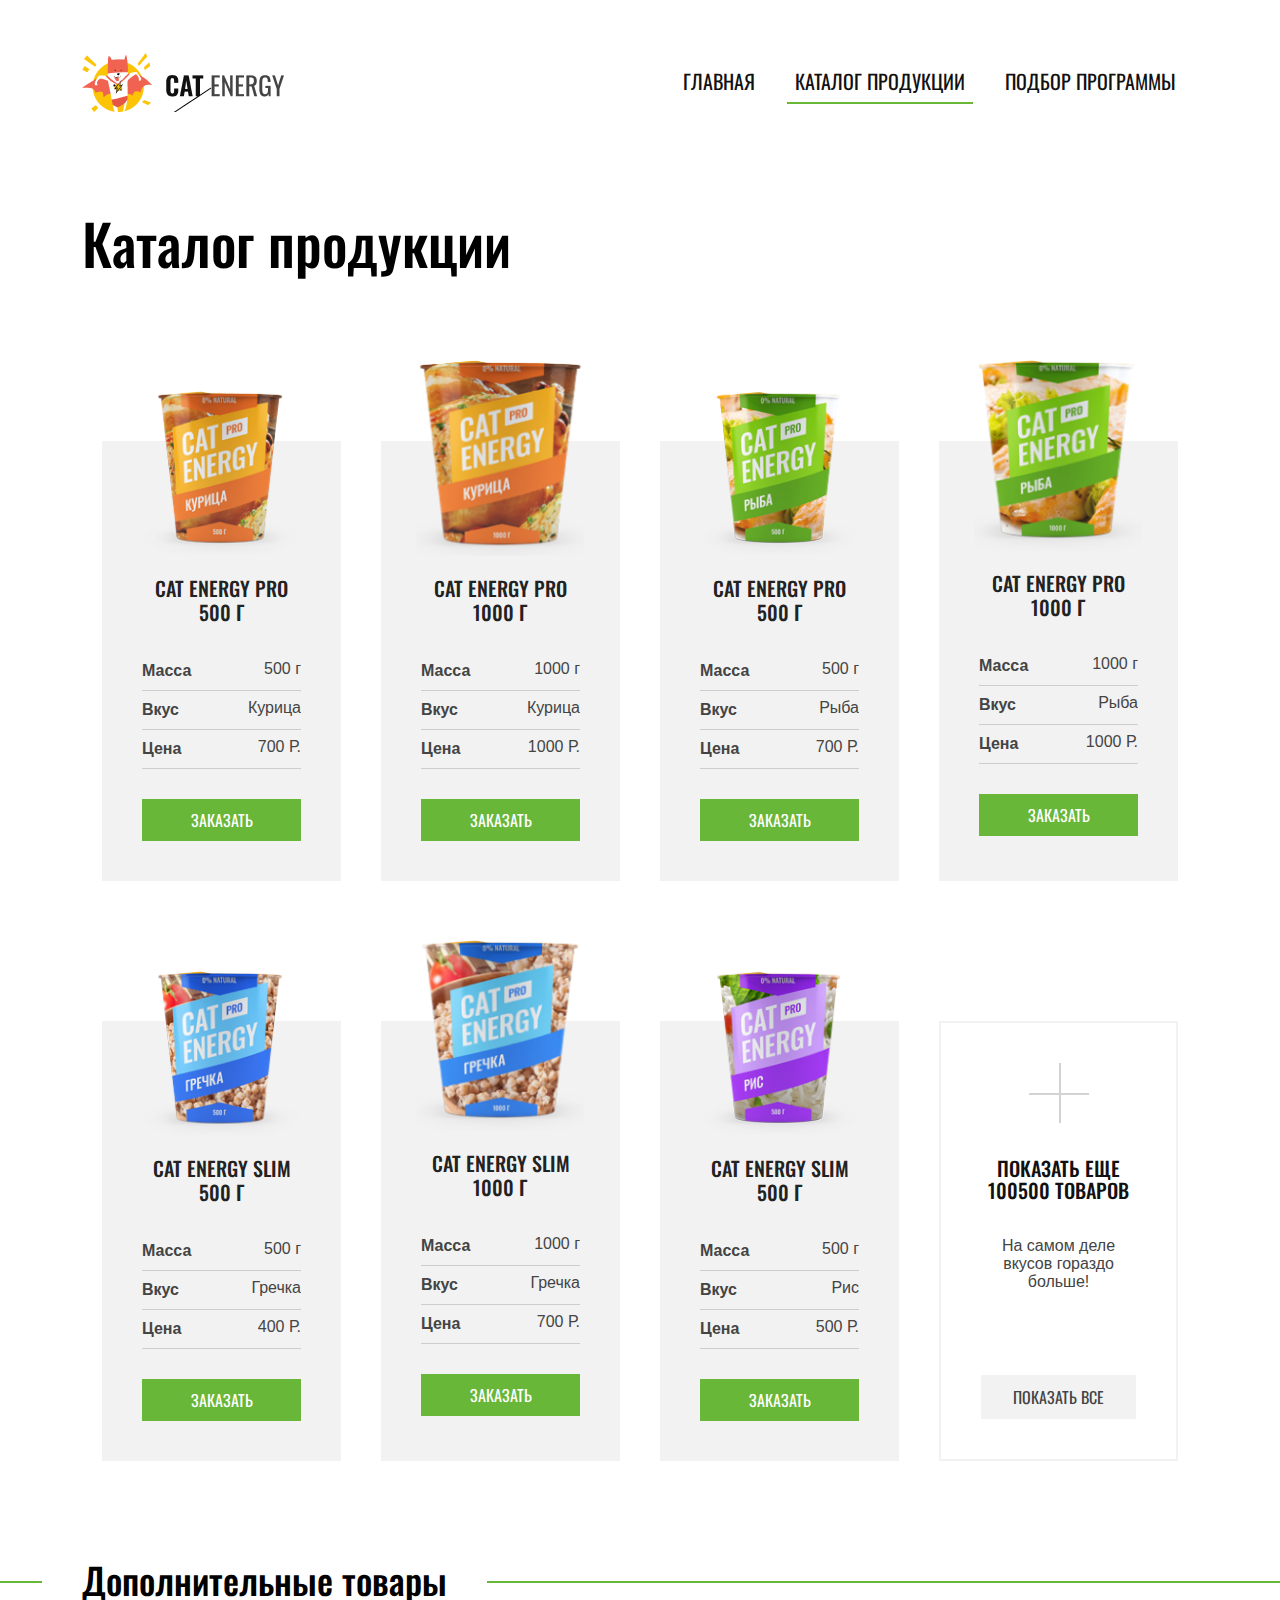
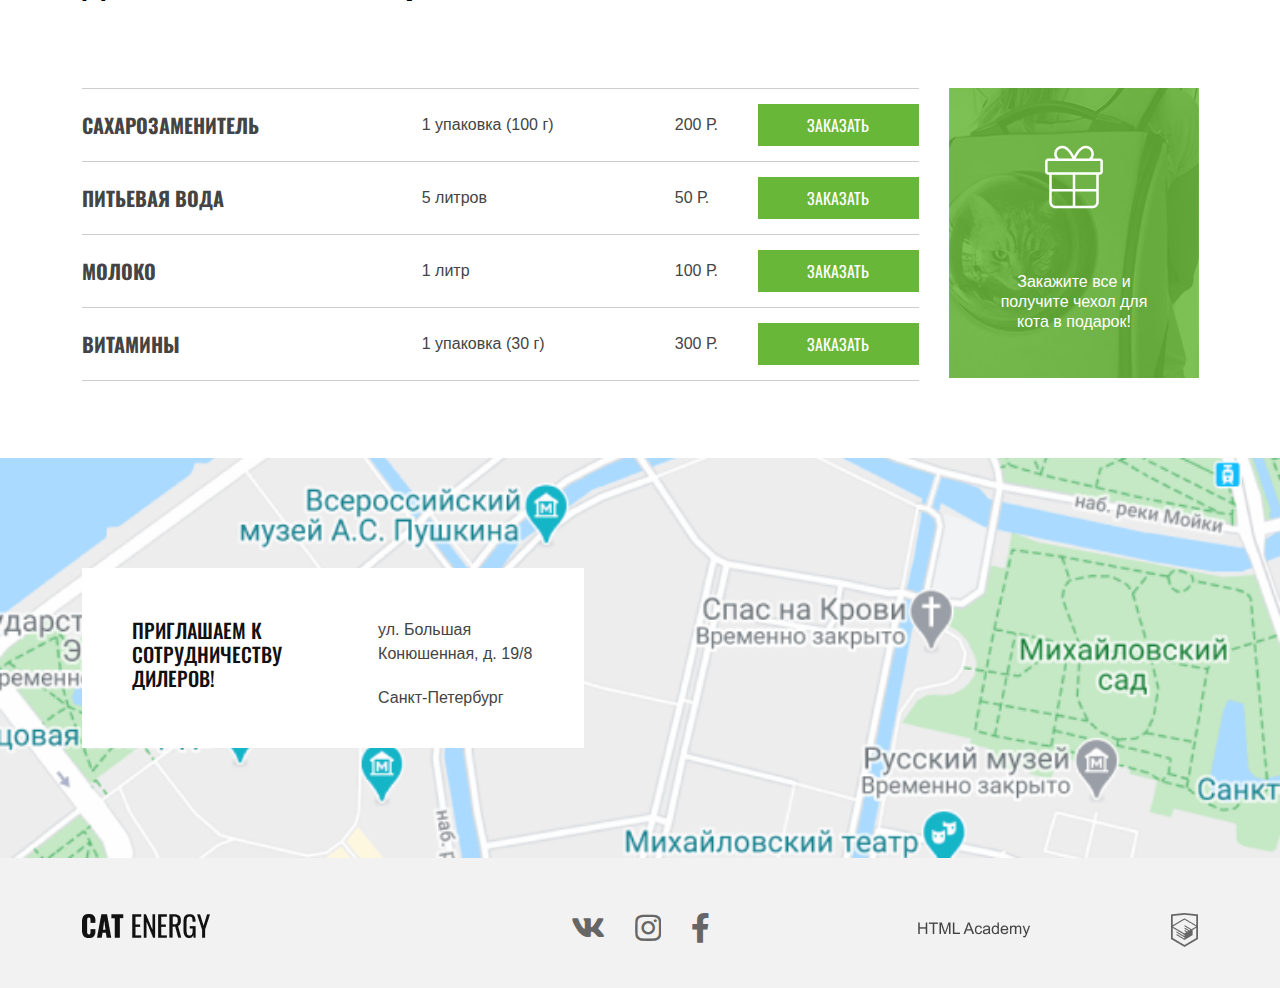
==== catalog.html @ 1ebdae08 "Initial commit" ====
<!DOCTYPE html>
<html lang="en">

<head>
    <meta charset="UTF-8">
    <meta http-equiv="X-UA-Compatible" content="IE=edge">
    <meta name="viewport" content="width=device-width, initial-scale=1.0">
    <title> Catalog | Cat Energy </title>

    <link rel="shortcut icon" href="icon.ico" type="image/x-icon">

    <link rel="stylesheet" href="./fontawesome-free-5.15.3-web/css/all.min.css">
    <link rel="stylesheet" href="./aos/dist/aos.css">
    <link rel="stylesheet" href="./Bootstrap/css/bootstrap.min.css">

    <link rel="stylesheet" href="./styles/main/main.css">
    <link rel="stylesheet" href="./styles/catalogs/style.css">


</head>

<body>

    <header>
        <!-- NAVIGATION BAR -->
        <nav id="nav" class="navbar navbar-expand-md navbar-light bg-light">
            <div class="container-fluid container ">

                <!-- Brand -->
                <a class="navbar-brand" href="#">
                    <img class="logo" src="./img/logo-desktop.png" alt="Free Frost">
                </a>

                <!-- Toggler/collapsibe Button -->
                <button class="navbar-toggler" type="button" data-bs-toggle="collapse" data-bs-target="#navbarNav"
                    aria-controls="navbarNav" aria-expanded="false" aria-label="Toggle navigation">
                    <div class="line-1"></div>
                    <div class="line-2"></div>
                    <div class="line-3"></div>
                </button>

                <div class="collapse navbar-collapse" id="navbarNav">
                    <ul class="navbar-nav">
                        <li class="nav-item active">
                            <a class="nav-link" href="./index.html"> главная </a>
                        </li>
                        <li class="nav-item">
                            <a class="nav-link active" href="#"> Каталог продукции </a>
                        </li>
                        <li class="nav-item">
                            <a class="nav-link" href="./forms.html"> подбор программы </a>
                        </li>

                    </ul>
                </div>

            </div>
        </nav>
        <!-- NAVIGATION BAR End -->
        <div class="clr"></div>
    </header>

    <section id="catalog">
        <div class="container">
            <h1>Каталог продукции</h1>

            <div class="col-md-3">
                <div class="card">
                    <img class="sm-cans" src="./img/catalog-pics/catalog-1-desktop 1.png" alt="">

                    <h4>Cat Energy PRO 500 г</h4>

                    <table>
                        <tr>
                            <th>Масса</th>
                            <td>500 г</td>
                        </tr>
                        <tr>
                            <th>Вкус</th>
                            <td>Курица</td>
                        </tr>
                        <tr>
                            <th>Цена</th>
                            <td>700 Р.</td>
                        </tr>
                    </table>

                    <a href="#!">
                        <button>заказать</button>
                    </a>

                </div>
            </div>

            <div class="col-md-3">
                <div class="card">
                    <img class="lg-cans" src="./img/catalog-pics/catalog-2-desktop 1.png" alt="">

                    <h4>Cat Energy PRO 1000 г</h4>

                    <table>
                        <tr>
                            <th>Масса</th>
                            <td>1000 г</td>
                        </tr>
                        <tr>
                            <th>Вкус</th>
                            <td>Курица</td>
                        </tr>
                        <tr>
                            <th>Цена</th>
                            <td>1000 Р.</td>
                        </tr>
                    </table>

                    <a href="#!">
                        <button>заказать</button>
                    </a>

                </div>
            </div>

            <div class="col-md-3">
                <div class="card">
                    <img class="sm-cans" src="./img/catalog-pics/catalog-3-desktop.png" alt="">

                    <h4>Cat Energy PRO 500 г</h4>

                    <table>
                        <tr>
                            <th>Масса</th>
                            <td>500 г</td>
                        </tr>
                        <tr>
                            <th>Вкус</th>
                            <td>Рыба</td>
                        </tr>
                        <tr>
                            <th>Цена</th>
                            <td>700 Р.</td>
                        </tr>
                    </table>

                    <a href="#!">
                        <button>заказать</button>
                    </a>

                </div>
            </div>

            <div class="col-md-3">
                <div class="card">
                    <img class="lg-cans" src="./img/catalog-pics/catalog-4-desktop 1.png" alt="">

                    <h4>Cat Energy PRO 1000 г</h4>

                    <table>
                        <tr>
                            <th>Масса</th>
                            <td>1000 г</td>
                        </tr>
                        <tr>
                            <th>Вкус</th>
                            <td>Рыба</td>
                        </tr>
                        <tr>
                            <th>Цена</th>
                            <td>1000 Р.</td>
                        </tr>
                    </table>

                    <a href="#!">
                        <button>заказать</button>
                    </a>

                </div>
            </div>

            <div class="clr"></div>

            <div class="col-md-3">
                <div class="card">
                    <img class="sm-cans" src="./img/catalog-pics/catalog-5-desktop.png" alt="">

                    <h4>Cat Energy slim 500 г</h4>

                    <table>
                        <tr>
                            <th>Масса</th>
                            <td>500 г</td>
                        </tr>
                        <tr>
                            <th>Вкус</th>
                            <td>Гречка</td>
                        </tr>
                        <tr>
                            <th>Цена</th>
                            <td>400 Р.</td>
                        </tr>
                    </table>

                    <a href="#!">
                        <button>заказать</button>
                    </a>

                </div>
            </div>

            <div class="col-md-3">
                <div class="card">
                    <img class="lg-cans" src="./img/catalog-pics/catalog-6-desktop.png" alt="">

                    <h4>Cat Energy slim 1000 г</h4>

                    <table>
                        <tr>
                            <th>Масса</th>
                            <td>1000 г</td>
                        </tr>
                        <tr>
                            <th>Вкус</th>
                            <td>Гречка</td>
                        </tr>
                        <tr>
                            <th>Цена</th>
                            <td>700 Р.</td>
                        </tr>
                    </table>

                    <a href="#!">
                        <button>заказать</button>
                    </a>

                </div>
            </div>

            <div class="col-md-3">
                <div class="card">
                    <img class="sm-cans" src="./img/catalog-pics/catalog-7-desktop.png" alt="">

                    <h4>Cat Energy slim 500 г</h4>

                    <table>
                        <tr>
                            <th>Масса</th>
                            <td>500 г</td>
                        </tr>
                        <tr>
                            <th>Вкус</t>
                            <td>Рис</td>
                        </tr>
                        <tr>
                            <th>Цена</th>
                            <td>500 Р.</td>
                        </tr>
                    </table>

                    <a href="#!">
                        <button>заказать</button>
                    </a>

                </div>
            </div>

            <div class="col-md-3">
                <div class="card plus">
                    <img class="plus-img" src="./img/catalog-pics/plus.png" alt="">

                    <h4>
                        Показать еще
                        100500 товаров
                    </h4>

                    <p>
                        На самом деле вкусов
                        гораздо больше!
                    </p>

                    <a href="#!">
                        <button class="show-btn">показать все</button>
                    </a>

                </div>
            </div>

        </div>
    </section>

    <div class="clr"></div>

    <section id="more-products">
        <div class="container">
            <h2>Дополнительные товары</h2>

            <div class="col-md-9">
                <table>
                    <tr class="th-mobile">
                        <th>Сахарозаменитель</th>
                    </tr>
                    <tr class="tr-b-t">
                        <!-- tr-b-t means "table row border top" -->
                        <th>Сахарозаменитель</th>
                        <td>1 упаковка (100 г)</td>
                        <td>200 Р.</td>
                        <td class="btn-td-desktop">
                            <a href="#!">
                                <button>заказать</button>
                            </a>
                        </td>
                    </tr>
                    <tr class="tr-mobile">
                        <td colspan="3">
                            <a href="#!">
                                <button>заказать</button>
                            </a>
                        </td>
                        <td></td>
                        <td></td>
                    </tr>

                    <tr class="th-mobile">
                        <th>Питьевая вода</th>
                    </tr>
                    <tr class="tr-b-t">
                        <th>Питьевая вода</th>
                        <td>5 литров</td>
                        <td>50 Р.</td>
                        <td class="btn-td-desktop">
                            <a href="#!">
                                <button>заказать</button>
                            </a>
                        </td>
                    </tr>
                    <tr class="tr-mobile">
                        <td colspan="3">
                            <a href="#!">
                                <button>заказать</button>
                            </a>
                        </td>
                        <td></td>
                        <td></td>
                    </tr>

                    <tr class="th-mobile">
                        <th>молоко</th>
                    </tr>
                    <tr class="tr-b-t">
                        <th>молоко</th>
                        <td>1 литр</td>
                        <td>100 Р.</td>
                        <td class="btn-td-desktop">
                            <a href="#!">
                                <button>заказать</button>
                            </a>
                        </td>
                    </tr>
                    <tr class="tr-mobile">
                        <td colspan="3">
                            <a href="#!">
                                <button>заказать</button>
                            </a>
                        </td>
                        <td></td>
                        <td></td>
                    </tr>

                    <tr class="th-mobile">
                        <th>витамины</th>
                    </tr>
                    <tr class="tr-b-t">
                        <th>витамины</th>
                        <td>1 упаковка (30 г)</td>
                        <td>300 Р.</td>
                        <td class="btn-td-desktop">
                            <a href="#!">
                                <button>заказать</button>
                            </a>
                        </td>
                    </tr>
                    <tr class="tr-mobile">
                        <td colspan="3">
                            <a href="#!">
                                <button>заказать</button>
                            </a>
                        </td>
                        <td></td>
                        <td></td>
                    </tr>
                </table>
            </div>
            <div class="col-md-3 gift-block">
                <div class="gift-card">
                    <img class="gift-icon" src="./img/catalog-pics/icon_gift.png" alt="">
                    <p>
                        Закажите все
                        и получите чехол для
                        кота в подарок!
                    </p>
                </div>
            </div>
        </div>
    </section>

    <div class="clr"></div>

    <div class="map">
        <div class="container">
            <div class="col-md-6">
                <div class="map-card">
                    <h4>
                        приглашаем
                        к сотрудничеству
                        дилеров!
                    </h4>
                    <p>
                        ул. Большая
                        Конюшенная, д. 19/8
                    </p>
                    <p>Санкт-Петербург</p>
                </div>
            </div>
            <img class="map-pin" src="./img/map pin.png.png" alt="">
        </div>
    </div>
    <div class="clr"></div>

    <footer class="footer">
        <div class="container">
            <div class="col-md-4">
                <img src="./img/footer-logo 2.png" alt="">
            </div>
            <div class="col-md-4 footer-icon-block">
                <div class="icons">
                    <a href="#!">
                        <i class="fab fa-vk"></i>
                    </a>
                    <a href="#!">
                        <i class="fab fa-instagram"></i>
                    </a>
                    <a href="#!">
                        <i class="fab fa-facebook-f"></i>
                    </a>
                </div>
            </div>
            <div class="col-md-4 footer-logo-block">
                <img src="./img/logo_html.png" alt="">
            </div>
        </div>
    </footer>

    <script src="./aos/dist/aos.js"></script>
    <script src="./Bootstrap/js/bootstrap.min.js"></script>

    <script src="./js/main.js"></script>
</body>

</html>
---- styles/main/main.css ----
@import url("https://fonts.googleapis.com/css2?family=Oswald&display=swap");
* {
  font-family: Arial, Helvetica, sans-serif;
  margin: 0;
  padding: 0;
  -webkit-box-sizing: border-box;
          box-sizing: border-box;
  overflow-x: hidden !important;
}

html,
body {
  overflow-x: hidden !important;
}

body {
  font-family: 'Oswald', sans-serif !important;
  background-color: #fff;
  color: #000000 !important;
}

.col-md-3,
.col-md-4,
.col-md-6,
.col-md-9,
.col-sm-3,
.col-sm-6,
.col-sm-9 {
  float: left;
}

.clr {
  clear: both;
}

a {
  text-decoration: none !important;
}

/* ====  SCROLLBAR === */
::-webkit-scrollbar {
  width: 8px;
}

/* Track */
::-webkit-scrollbar-track {
  background: #F2F2F2;
}

/* Handle */
::-webkit-scrollbar-thumb {
  background: #6cf218;
  border-radius: 3.5px;
  -webkit-box-shadow: 0 0 5px #444444;
          box-shadow: 0 0 5px #444444;
}

/* Handle on hover */
::-webkit-scrollbar-thumb:hover {
  background: #68B738;
  cursor: pointer;
  -webkit-transition: 0.3s ease;
  transition: 0.3s ease;
}

.navbar-expand-md .navbar-nav {
  -webkit-box-orient: horizontal !important;
  -webkit-box-direction: normal !important;
      -ms-flex-direction: row !important;
          flex-direction: row !important;
}

#nav {
  width: 100%;
  background: transparent !important;
  position: absolute;
  z-index: 2;
}

.navbar-brand {
  margin: 40px auto;
  -webkit-transition: .3s ease;
  transition: .3s ease;
}

.navbar-brand:hover {
  opacity: .8;
}

.navbar-brand:focus {
  opacity: .6;
}

#navbarNav {
  margin-left: 36%;
}

.nav-link {
  text-transform: uppercase;
  color: #fff !important;
  font-family: 'Oswald', sans-serif;
  font-size: 20px;
  line-height: 30px;
  margin: 0 18px;
  -webkit-transition: .3s ease;
  transition: .3s ease;
}

.nav-link.active {
  border-bottom: 2px solid #fff;
}

.nav-link:hover {
  opacity: .6;
}

.line-1,
.line-2,
.line-3 {
  -webkit-transition: .3s ease;
  transition: .3s ease;
  width: 28px;
  height: 2px;
  background-color: #000000;
  margin: 7px 0;
}

h1 {
  font-size: 60px;
  font-family: 'Oswald', sans-serif;
  line-height: 60px;
  padding: 225px 0 40px 190px;
}

.col-md-6 h3 {
  font-size: 20px;
  font-family: 'Oswald', sans-serif;
  line-height: 20px;
  text-transform: uppercase;
  padding: 0 0 50px 190px;
}

.header-btn {
  color: #fff;
  cursor: pointer;
  font-size: 20px;
  line-height: 20px;
  font-family: 'Oswald', sans-serif;
  padding: 14px 26px;
  text-transform: uppercase;
  border: 1px solid #68B738;
  background-color: #68B738;
  margin: 0 0 0 190px;
  -webkit-transition: .3s ease;
  transition: .3s ease;
}

.header-btn:hover {
  background-color: #fff;
  color: #68B738;
}

.col-md-6 img {
  width: 100%;
  height: 690px;
}

.header-cover {
  margin-top: -715px;
}

.header-can {
  position: absolute;
  width: 550px !important;
  height: auto !important;
  z-index: 2;
  top: 180px;
  left: 39%;
}

/* Main Part Starts here */
main {
  margin-top: 100px;
}

.card-md-6 {
  padding: 30px;
}

.catalog-card {
  position: relative;
  background-color: #eee;
  padding: 40px 15px 50px;
}

.catalog-card > div > p {
  width: 100%;
  font-size: 16px;
  line-height: 24px;
  padding: 20px 40px;
  margin: 0;
}

.catalog-card > div > button {
  font-size: 20px;
  line-height: 24px;
  text-transform: uppercase;
  font-family: 'Oswald', sans-serif;
  padding: 8px 30px 8px 0;
  margin: 0 40px;
  background-color: transparent;
  border: none;
  outline: none;
  -webkit-transition: .3s ease;
  transition: .3s ease;
}

.catalog-card > div > button:hover .fa-arrow-right {
  padding: 0 0px 0 20px;
}

.catalog-card > div > button:focus {
  opacity: .6;
}

.fa-arrow-right {
  font-size: 15px;
  padding: 0 15px 0 5px;
  -webkit-transition: .3s ease;
  transition: .3s ease;
}

.col-sm-3 > img {
  height: auto !important;
  width: 90% !important;
  display: block;
  margin: 0 auto;
}

#sitting-cat {
  width: 65% !important;
}

.col-sm-9 > h2 {
  padding: 30px 0 0 30px;
  text-transform: uppercase;
  overflow: hidden;
  font-family: 'Oswald', sans-serif;
}

main > div > h2 {
  margin: 50px 0;
  padding: 15px 0;
  font-size: 60px;
  line-height: 60px;
  overflow: hidden;
  font-family: 'Oswald', sans-serif;
}

.card-md-3 {
  background-repeat: no-repeat;
  background-position: center center;
  height: 300px;
}

.card-md-3 > img {
  width: 65px;
  margin: 37px 0;
}

.card-md-3 > p {
  line-height: 24px;
  color: #000;
  margin: 13px 0 0;
  width: 75%;
}

.card-md-3-1 {
  background-image: url(../../img/1.png);
}

.card-md-3-2 {
  background-image: url(../../img/2.png);
}

.card-md-3-3 {
  background-image: url(../../img/3.png);
}

.card-md-3-4 {
  background-image: url(../../img/4.png);
}

/* Subfooter */
.subfooter {
  /* height: 450px; */
  background: #F2F2F2;
  margin-top: 50px;
}

.block-1 {
  /* Subfooter > block-1 */
  padding: 70px 0;
}

.block-1 p {
  width: 70%;
  color: #444444;
  font-size: 16px;
  line-height: 24px;
}

.subfooter-h3 {
  width: 50%;
  float: left;
  margin-top: 30px;
}

.subfooter-h3 > h3 {
  margin: 0;
  width: 170px;
  font-size: 30px;
  border-radius: 4px;
  display: inline-block;
  padding: 20px 33px 30px;
  border: 1px solid #ddd;
  font-family: 'Oswald', sans-serif;
}

.subfooter-h3 > p {
  font-size: 14px;
  background-color: #F2F2F2;
  margin: -20px 0 50px -158px;
  padding: 2px 10px;
  display: -webkit-inline-box;
  display: -ms-inline-flexbox;
  display: inline-flex;
}

.subfooter-h3 > h4 {
  font-size: 20px;
  font-family: 'Oswald', sans-serif;
  overflow: hidden;
}

.h3 {
  /* subfooter > h3 '5 KG' */
  padding: 20px 60px 30px !important;
}

.snijeniye-vesa-p {
  margin: -20px 0 50px -150px !important;
}

.half-cats-block > h4 {
  font-size: 20px;
  line-height: 30px;
  margin: 340px 20px 0;
  display: inline-block;
  text-transform: uppercase;
  border-bottom: 1px dotted #000;
  font-family: 'Oswald', sans-serif;
}

.bilo {
  margin: 340px 20px 0 70px !important;
}

.line {
  width: 360px;
  height: 6px;
  border-radius: 6px;
  display: inline-block;
  background-color: #CDCDCD;
  margin-bottom: 13px;
}

.circle {
  width: 34px;
  height: 34px;
  border-radius: 50%;
  display: inline-block;
  background-color: #fff;
  border: 1px solid #CDCDCD;
  -webkit-box-shadow: 0 0 5px #999;
          box-shadow: 0 0 5px #999;
  margin: 0 160px 0 -195px;
}

.dot {
  width: 8px;
  height: 8px;
  margin: 12px auto;
  border-radius: 50%;
  background-color: #68B738;
}

.half-cats {
  position: absolute;
  margin: -180px 0 0;
  width: 650px !important;
  height: auto !important;
}

.map {
  height: 400px;
  background-repeat: no-repeat;
  background-size: cover;
  background-image: url(../../img/tablet-map.png);
}

.map-card {
  width: 90%;
  height: 180px;
  background-color: #fff;
  margin-top: 110px;
}

.map-card > h4 {
  width: 50%;
  float: left;
  color: #111;
  font-size: 20px;
  overflow: hidden;
  padding: 50px 50px 0;
  text-transform: uppercase;
  font-family: 'Oswald', sans-serif;
}

.map-card > p {
  color: #444444;
  padding: 50px 60px 20px 70px;
  margin-bottom: -50px;
}

.map-pin {
  display: none;
}

/* Main Part Ends here */
/* Footer */
footer {
  height: 150px;
  background-color: #F2F2F2;
  padding: 55px 0;
}

.icons {
  display: -webkit-box;
  display: -ms-flexbox;
  display: flex;
  -webkit-box-pack: center;
      -ms-flex-pack: center;
          justify-content: center;
}

.icons > a > i {
  color: #666666;
  font-size: 30px;
  margin: 0 15px;
  -webkit-transition: 0.3s ease;
  transition: 0.3s ease;
}

.icons > a > i:hover {
  color: #68B738;
}

.icons > a > i:focus {
  color: #111;
}

.footer-logo-block {
  display: -webkit-box;
  display: -ms-flexbox;
  display: flex;
  -webkit-box-pack: end;
      -ms-flex-pack: end;
          justify-content: flex-end;
}

/* Footer End */
/* Desktop version end */
/* --- RESPONSIVE --- */
/* desktop -v */
/* min-width: 1200px */
@media only screen and (max-width: 1399px) {
  /* Navbar */
  #navbarNav {
    margin-left: 34%;
  }
  .nav-link {
    font-size: 20px;
    line-height: 25px;
    margin: 0 12px;
  }
  .nav-link.active {
    border-bottom: 1px solid #fff;
  }
  /* Home */
  h1 {
    font-size: 56px;
    line-height: 56px;
    padding: 210px 0 40px 100px;
  }
  .col-md-6 h3 {
    font-size: 19px;
    padding: 0 0 35px 100px;
  }
  .col-md-6 img {
    width: 100%;
    height: 630px;
  }
  .header-btn {
    font-size: 19px;
    margin: 0 0 0 100px;
  }
  .header-cover {
    margin-top: -656px;
  }
  .header-can {
    width: 490px !important;
    top: 140px;
    left: 36%;
  }
  .catalog-card > div > p {
    font-size: 14.9px;
    line-height: 22px;
    padding: 20px 15px;
  }
  .catalog-card > div > button {
    font-size: 19px;
    margin: 0 18px;
  }
  main > div > h2 {
    font-size: 55px;
    line-height: 55px;
    overflow: hidden !important;
  }
  .card-md-3 > p {
    width: 90%;
  }
  .subfooter-h3 h3 {
    font-size: 25px !important;
    padding: 20px 40px 30px !important;
  }
  .block-1 > p {
    width: 80%;
  }
  .half-cats {
    margin: -170px 0 0 -25px;
    width: 600px !important;
  }
  .bilo {
    margin: 340px 20px 0 !important;
  }
  .map-card > p {
    padding: 50px 45px 20px;
  }
  footer {
    overflow: hidden;
    height: 130px;
    padding: 55px 0;
  }
}

/* desktop -v end*/
/* netbook -v */
@media only screen and (max-width: 1199px) {
  .navbar-brand {
    padding: 0 50px 0 0 !important;
  }
  #navbarNav {
    margin-left: 25%;
  }
  .nav-link {
    font-size: 18px;
    margin: 0px 5px;
  }
  /* home */
  h1 {
    font-size: 50px;
    line-height: 50px;
    padding: 200px 0 40px 50px;
  }
  .col-md-6 h3 {
    font-size: 18px;
    padding: 0 0 30px 50px;
  }
  .col-md-6 img {
    height: 570px;
  }
  .header-btn {
    font-size: 18px;
    margin: 0 0 0 50px;
  }
  .header-can {
    width: 475px !important;
    top: 130px;
    left: 35%;
  }
  .header-cover {
    margin-top: -596px;
  }
  /* MAIN */
  main {
    margin-top: 70px;
  }
  .card-md-6 {
    padding: 20px 15px;
  }
  .catalog-card {
    padding: 20px 10px 30px;
  }
  #sitting-cat {
    width: 71% !important;
  }
  .col-sm-3 {
    width: 30% !important;
  }
  .col-sm-3 > img {
    width: 100% !important;
  }
  .col-sm-9 {
    width: 70% !important;
  }
  .catalog-card > div > p {
    font-size: 13.5px;
    line-height: 21px;
    padding: 20px 10px;
  }
  .card-md-3 > p {
    width: 95%;
  }
  .block-1 {
    padding: 50px 0;
  }
  .block-1 > p {
    width: 90%;
  }
  .half-cats {
    margin: -130px 0 0 -34px;
    width: 520px !important;
  }
  .half-cats-block > h4 {
    margin: 320px 15px 0;
  }
  .bilo {
    margin: 300px 15px 0 !important;
  }
  .line {
    width: 290px;
  }
  .circle {
    width: 30px;
    height: 30px;
    margin: 0 130px 0 -165px;
  }
  .dot {
    margin: 10px auto;
  }
  .map-card > h4 {
    padding: 50px 40px 0;
  }
  .map-card > p {
    padding: 50px 25px 20px;
  }
}

/* netbook -v end*/
@media only screen and (max-width: 991px) {
  .navbar-brand {
    margin: 13px 0;
    padding: 0 !important;
  }
  .logo {
    width: 75%;
  }
  #navbarNav {
    margin-left: 6%;
  }
  .nav-link {
    -webkit-transition: .3s ease;
    transition: .3s ease;
    color: #000000 !important;
  }
  .nav-link.active {
    border-bottom: 1px solid #68B738;
  }
  .col-md-6 {
    width: 100%;
  }
  .col-md-6 h3 {
    font-size: 20px;
    padding: 0 0 50px 100px;
  }
  h1 {
    font-size: 60px;
    line-height: 60px;
    padding: 140px 0 40px 100px;
  }
  .header-btn {
    font-size: 20px;
    margin: 0 0 430px 100px;
  }
  .header-cover,
  .header-bg-cat {
    display: none;
  }
  .header-can {
    width: 575px !important;
    top: 470px;
    left: 15%;
  }
  #sitting-cat {
    width: 25% !important;
    position: absolute;
    right: 40px;
    top: 70px;
  }
  .col-sm-3 > img {
    position: absolute;
    right: 15px;
    top: 70px;
    width: 33% !important;
  }
  .col-sm-9 > h2 {
    padding: 30px 0 0 50px;
    font-size: 36px;
  }
  .catalog-card > div > p {
    font-size: 16px;
    line-height: 24px;
    padding: 20px 50px;
    width: 76%;
  }
  .catalog-card > div > button {
    font-size: 20px;
    line-height: 30px;
    margin: 15px 50px;
  }
  main > div > h2 {
    font-size: 60px;
    line-height: 60px;
    margin: 50px 15px;
  }
  .col-md-3 {
    width: 50%;
    padding: 15px;
  }
  .col-md-3 img {
    width: 80px;
  }
  .card-md-3 > p {
    width: 77%;
  }
  .subfooter {
    position: relative;
    background-color: transparent;
  }
  .subfooter-h3 {
    width: 33%;
  }
  .subfooter-h3 > p {
    background-color: #fff;
  }
  .subfooter-h3 > h4 {
    position: absolute;
    top: 120px;
    right: 50px;
  }
  .subfooter-h3 .subfooter-h4 {
    top: 150px;
  }
  .block-1 {
    padding: 0px 0 90px;
  }
  .half-cats {
    margin: -130px 0 0 12.5%;
  }
  .half-cats-block > h4 {
    margin: 300px 15px 60px;
  }
  .bilo {
    margin: 0 15px 60px !important;
  }
  .line {
    width: 75%;
    margin: 0px 0 70px;
  }
  .circle {
    margin: 0 33% 58px -38%;
  }
  .map {
    height: 580px;
    position: relative;
    background-position: bottom right;
  }
  .map-card {
    position: absolute;
    width: 100%;
    top: 0;
    left: 0%;
    margin: 0;
  }
  .map-card > h4 {
    width: 27%;
  }
  .map-card > p {
    width: 27%;
    margin-left: 69%;
    text-align: right;
  }
  .map-pin {
    position: absolute;
    display: block;
    top: 300px;
    left: 30%;
  }
  .icons > a > i {
    font-size: 26px;
    margin: 0 10px;
  }
}

@media only screen and (max-width: 767px) {
  #nav {
    background: #fff !important;
    z-index: 3;
  }
  .logo {
    width: 100%;
  }
  .navbar-toggler {
    padding: 0.25rem 0.75rem;
    border-radius: 0.3rem;
    -webkit-box-shadow: none !important;
            box-shadow: none !important;
    border: 1px solid #fff !important;
    overflow: hidden;
    -webkit-transition: .3s ease;
    transition: .3s ease;
  }
  .navbar-toggler:hover {
    border: 1px solid #68B738 !important;
  }
  .navbar-toggler:hover > .line-1 {
    -webkit-transform: rotate(-20deg) translate(-3px, 3px);
            transform: rotate(-20deg) translate(-3px, 3px);
  }
  .navbar-toggler:hover > .line-2 {
    -webkit-transform: translateX(5px);
            transform: translateX(5px);
  }
  .navbar-toggler:hover > .line-3 {
    -webkit-transform: rotate(20deg) translate(-3px, -3px);
            transform: rotate(20deg) translate(-3px, -3px);
  }
  .navbar-toggler.active {
    border: 1px solid #000000 !important;
  }
  .navbar-toggler.active > .line-1 {
    -webkit-transform: rotate(-45deg) translate(-6px, 6px);
            transform: rotate(-45deg) translate(-6px, 6px);
  }
  .navbar-toggler.active > .line-2 {
    -webkit-transform: translateX(35px);
            transform: translateX(35px);
    opacity: 0;
  }
  .navbar-toggler.active > .line-3 {
    -webkit-transform: rotate(45deg) translate(-6px, -6px);
            transform: rotate(45deg) translate(-6px, -6px);
  }
  .navbar-nav {
    display: block;
  }
  .nav-item {
    text-align: center;
  }
  .header-info-block {
    top: 100px;
    position: absolute;
    z-index: 2;
  }
  h1 {
    font-size: 50px;
    line-height: 50px;
    padding: 40px 0 40px;
    text-align: center;
    color: #fff;
  }
  .col-md-6 h3 {
    font-size: 19px;
    padding: 0 0 50px;
    color: #fff;
    text-align: center;
  }
  .header-img-block {
    overflow: hidden;
  }
  .header-can {
    top: 340px;
    width: 64% !important;
  }
}

@media only screen and (max-width: 767px) and (max-width: 700px) {
  .header-can {
    width: 70% !important;
  }
}

@media only screen and (max-width: 767px) and (max-width: 638px) {
  .header-can {
    width: 77% !important;
    left: 10%;
  }
}

@media only screen and (max-width: 767px) {
  .header-cover,
  .header-bg-cat {
    display: block;
  }
  .header-btn {
    margin: 420px auto 0;
    width: 100%;
  }
  main {
    margin-top: 310px;
  }
  .card-md-6 {
    padding: 20px 0;
  }
  .col-sm-3 > img {
    width: 90% !important;
    position: static;
  }
  #sitting-cat {
    position: static;
    width: 85px !important;
    right: 30px;
    top: 70px;
  }
  .col-sm-9 > h2 {
    padding: 27px 0 0 30px;
    font-size: 27px;
  }
  .catalog-card > div > p {
    padding: 20px 30px 10px;
    width: 100%;
  }
  .catalog-card > div > button {
    font-size: 20px;
    line-height: 30px;
    margin: 0px 30px;
  }
  main > div > h2 {
    font-size: 48px;
    line-height: 48px;
    margin: 20px 0px;
  }
  .card-md-3-1,
  .card-md-3-2,
  .card-md-3-3,
  .card-md-3-4 {
    height: auto;
    background-image: none;
  }
  .card-md-3-1 > p,
  .card-md-3-2 > p,
  .card-md-3-3 > p,
  .card-md-3-4 > p {
    float: right;
    padding-right: 60px;
  }
  .col-md-3 {
    width: 100%;
    padding: 10px 0;
  }
  .col-md-3 img {
    width: 70px;
    margin: 0;
  }
  .subfooter {
    background-color: #F2F2F2;
    margin-top: 0;
    padding: 30px 0;
  }
  .subfooter-h3 {
    width: 45%;
  }
  .subfooter-h3 > h3 {
    color: #000000;
  }
  .subfooter-h3 > p {
    background-color: #F2F2F2;
    margin: -20px 0 25px -158px;
  }
  .subfooter-h3 > h4 {
    position: static;
  }
  .snijeniye-vesa-p {
    margin: -20px 0 25px -150px !important;
  }
  .line {
    width: 66%;
    margin: 0px 0 40px;
  }
  .half-cats-block > h4 {
    margin: 330px 15px 30px;
  }
  .bilo {
    margin: 0 15px 30px !important;
  }
  .circle {
    margin: 0 33% 30px -38%;
  }
  .half-cats {
    margin: -70px auto 0;
    width: 500px !important;
  }
  .map {
    height: 470px;
  }
  .map-pin {
    display: none;
  }
  .map-card {
    height: 110px;
    overflow: hidden;
  }
  .map-card > h4 {
    width: 40%;
    padding: 20px 60px 0;
  }
  .map-card > p {
    padding: 15px 25px 45px;
    width: 33%;
    margin-left: 63%;
  }
}

@media only screen and (max-width: 767px) and (max-width: 620px) {
  .map-card > h4 {
    width: 42%;
  }
  .map-card > p {
    width: 36%;
    margin-left: 60%;
  }
}

@media only screen and (max-width: 767px) {
  footer {
    height: auto;
    padding: 10px 0;
  }
  .col-md-4 {
    width: 100%;
    padding: 25px 0;
    display: -webkit-box;
    display: -ms-flexbox;
    display: flex;
    -webkit-box-pack: center;
        -ms-flex-pack: center;
            justify-content: center;
    -webkit-box-align: center;
        -ms-flex-align: center;
            align-items: center;
  }
  .footer-icon-block {
    border-top: 1px solid #D9D9D9;
    border-bottom: 1px solid #D9D9D9;
  }
  .icons > a > i {
    margin: 0 20px;
  }
}

@media only screen and (max-width: 576px) {
  .header-can {
    width: 85% !important;
    left: 3%;
  }
  .col-sm-3 > img {
    width: 100% !important;
  }
  #sitting-cat {
    width: 76% !important;
  }
  .card-md-3 > p {
    padding-right: 0;
  }
  .subfooter-h3 > h4 {
    text-align: center;
  }
  .subfooter-h3 > h3 {
    margin: 0 0 0 33px;
  }
  .half-cats {
    width: 70% !important;
    margin-left: 10%;
  }
  .half-cats-block > h4,
  .bilo {
    margin: 250px 15px 0 !important;
    font-size: 16px;
  }
  .line {
    width: 70%;
    margin: 0px 0 13px;
  }
  .circle {
    margin: 0 30% 1px -39%;
  }
  .map-card > h4 {
    width: 33%;
    padding: 20px 0 0 4%;
    font-size: 19px;
  }
  .map-card > p {
    width: 35%;
    margin-left: 66%;
    padding: 20px 20px 35px 0;
    font-size: 15px;
  }
}

@media only screen and (max-width: 576px) and (max-width: 490px) {
  h1 {
    font-size: 40px;
    line-height: 40px;
    padding: 50px 0 40px;
  }
  .col-md-6 h3 {
    font-size: 16px;
  }
  .header-can {
    width: 90% !important;
    left: 2%;
    top: 320px;
  }
  .header-btn {
    margin: 365px auto 0;
  }
  main {
    margin-top: 250px;
  }
  .col-sm-9 > h2 {
    font-size: 24px;
  }
  .catalog-card > div > p {
    padding: 20px 0px 10px;
  }
  .catalog-card > div > button {
    margin: 0;
  }
  main > div > h2 {
    font-size: 36px;
    line-height: 36px;
  }
  .card-md-3 > p {
    line-height: 22px;
    font-size: 16px;
    padding: 0;
    margin: 0;
    width: 75%;
  }
  .subfooter-h3 > p {
    font-size: 13px;
    line-height: 13px;
    text-align: center;
    width: 100%;
    padding: 0px 15px 0 30px;
    overflow: hidden;
  }
  .subfooter-h3 > h4 {
    font-size: 16px;
    text-align: center;
  }
  .subfooter-h3 h3 {
    font-size: 22px !important;
    padding: 15px 0px 20px !important;
    margin: 0 0 0 10px;
    width: 135px;
  }
  .half-cats {
    width: 85% !important;
    margin-left: 8%;
  }
  .half-cats-block > h4,
  .bilo {
    margin: 250px 5px 0 !important;
  }
  .map-card > h4 {
    width: 40%;
    padding: 23px 0 0 4%;
    font-size: 18px;
  }
  .map-card > p {
    width: 43%;
    margin-left: 55%;
    line-height: 15px;
    padding: 25px 20px 35px 0;
  }
}

@media only screen and (max-width: 576px) and (max-width: 399px) {
  .header-can {
    width: 100% !important;
    left: -5%;
  }
  .header-btn {
    margin: 325px auto 0;
  }
  main {
    margin-top: 210px;
  }
  .col-sm-9 > h2 {
    padding: 20px 0 0 20px;
    font-size: 22px;
  }
  .subfooter-h3 h3 {
    width: 120px;
  }
  .subfooter-h3 > p {
    padding: 0px 0px 0 32px;
  }
  .half-cats {
    width: 90% !important;
    margin-left: 4%;
  }
  .half-cats-block > h4,
  .bilo {
    margin: 220px 0px 0 !important;
  }
  .map-card > h4 {
    font-size: 16px;
  }
  .map-card > p {
    width: 43%;
    font-size: 13px;
  }
}

/* --- RESPONSIVE END --- */
/*# sourceMappingURL=main.css.map */
---- styles/catalogs/style.css ----
@import url("https://fonts.googleapis.com/css2?family=Oswald&display=swap");
* {
  font-family: Arial, Helvetica, sans-serif;
  margin: 0;
  padding: 0;
  -webkit-box-sizing: border-box;
          box-sizing: border-box;
  overflow-x: hidden !important;
}

html,
body {
  overflow-x: hidden !important;
}

body {
  font-family: 'Oswald', sans-serif !important;
  background-color: #fff;
  color: #000000 !important;
}

.col-md-3,
.col-md-4,
.col-md-6,
.col-md-9,
.col-sm-3,
.col-sm-6,
.col-sm-9 {
  float: left;
}

.clr {
  clear: both;
}

a {
  text-decoration: none !important;
}

/* ====  SCROLLBAR === */
::-webkit-scrollbar {
  width: 8px;
}

/* Track */
::-webkit-scrollbar-track {
  background: #F2F2F2;
}

/* Handle */
::-webkit-scrollbar-thumb {
  background: #6cf218;
  border-radius: 3.5px;
  -webkit-box-shadow: 0 0 5px #444444;
          box-shadow: 0 0 5px #444444;
}

/* Handle on hover */
::-webkit-scrollbar-thumb:hover {
  background: #68B738;
  cursor: pointer;
  -webkit-transition: 0.3s ease;
  transition: 0.3s ease;
}

h1 {
  margin: 0;
  padding: 50px 0 100px;
  overflow: hidden;
}

a > button {
  width: 100%;
  color: #fff;
  padding: 10px;
  line-height: 20px;
  cursor: pointer;
  text-transform: uppercase;
  background-color: #68B738;
  border: 1px solid #68B738;
  font-family: 'Oswald', sans-serif;
  -webkit-transition: .3s ease;
  transition: .3s ease;
}

a > button:hover {
  background-color: #fff;
  color: #68B738;
}

#nav {
  position: relative !important;
  background-color: #fff !important;
}

.nav-link {
  color: #111 !important;
}

.nav-link.active {
  border-bottom: 2px solid #68B738;
}

.col-md-3 {
  padding: 70px 40px 70px;
  overflow: visible !important;
}

.card {
  height: 440px;
  overflow: visible !important;
  background-color: #F2F2F2;
  padding: 40px;
  border-radius: 0;
  border: none;
}

.card > img {
  display: block;
  width: 162px;
  margin: -100px auto 0;
}

.card > h4 {
  color: #222;
  font-size: 20px;
  text-align: center;
  text-transform: uppercase;
  font-family: 'Oswald', sans-serif;
  padding: 20px 3px;
}

.card > table > tbody > tr {
  color: #444444;
  font-family: Arial, Helvetica, sans-serif;
}

.card > table > tbody > tr > td {
  text-align: right;
  padding: 5px 0 9px;
}

.card > a > button {
  display: block;
  margin: 30px auto 0;
}

.card > * {
  overflow: hidden;
}

.lg-cans {
  width: 183px !important;
  margin: -140px 0 0 -13px !important;
}

table {
  width: 100%;
}

tr {
  border-bottom: 1px solid #cdcdcd;
}

.plus.card {
  background-color: #fff;
  border: 2px solid #F2F2F2;
  text-align: center;
}

.plus.card > img {
  display: block;
  width: 60px;
  margin: 0px auto 14px;
}

.plus.card > h4 {
  font-size: 20px;
  line-height: 22px;
  color: #111;
}

.plus.card > p {
  line-height: 18px;
  margin: 9px -10px 75px;
  color: #444444;
  font-family: Arial, Helvetica, sans-serif;
}

.plus.card > a > button {
  background-color: #F2F2F2;
  color: #444444;
  border: 2px solid #F2F2F2;
}

.plus.card > a > button:hover {
  background-color: #fff;
}

#more-products {
  overflow: visible !important;
  border-top: 2px solid #68B738;
  margin: 50px 0 0;
}

#more-products > div {
  overflow: visible !important;
}

h2 {
  font-size: 36px;
  font-family: 'Oswald', sans-serif;
  background-color: #fff;
  margin: -25px -40px 80px;
  padding: 0 40px;
  overflow: hidden;
  display: inline-block;
}

.col-md-9 > table > tbody > tr {
  color: #444444;
}

.col-md-9 > table > tbody > tr.tr-b-t {
  border-top: 1px solid #cdcdcd;
}

.col-md-9 > table > tbody > tr > th {
  font-size: 20px;
  text-transform: uppercase;
  font-family: 'Oswald', sans-serif;
}

.col-md-9 > table > tbody > tr > td > a > button {
  width: 100%;
  margin: 15px 0;
}

.tr-mobile, .th-mobile {
  display: none;
}

.gift-block {
  padding: 5px 0 80px 70px;
}

.gift-card {
  min-width: 250px;
  min-height: 290px;
  margin: 0 auto;
  padding: 50px 40px 0;
  text-align: center;
  background-image: url(../../img/catalog-pics/gift-photo-desktop.png);
  background-repeat: no-repeat;
  background-size: cover;
  background-position: center center;
}

.gift-card > p {
  color: #fff;
  line-height: 20px;
  margin-top: 50px;
}

@media only screen and (max-width: 1399px) {
  .col-md-3 {
    padding: 70px 20px;
  }
  .card > img {
    width: 155px;
    margin: -90px auto 0;
  }
  .lg-cans {
    width: 168px !important;
    margin: -121px 0 0 -5px !important;
  }
  .plus.card > p {
    margin: 8px 10px 55px;
  }
  .gift-block {
    padding: 0 0 80px 30px;
  }
}

@media only screen and (max-width: 1199px) {
  .col-md-3 {
    padding: 50px 15px;
  }
  .card {
    height: 410px;
    padding: 30px;
  }
  .card > img {
    width: 130px;
    margin: -80px auto 0;
  }
  .lg-cans {
    width: 148px !important;
    margin: -115px 0 0 -5px !important;
  }
  .plus.card > img {
    display: block;
    width: 50px;
    margin: 0px auto 10px;
  }
  .plus.card > p {
    margin: 8px 10px 45px;
  }
  h2 {
    margin: -25px -15px 80px;
    padding: 0 15px;
  }
  .col-md-9 > table > tbody > tr > td > a > button {
    margin: 10px 0;
  }
  .gift-block {
    padding: 0 0 80px 30px;
  }
  .gift-card {
    min-height: auto;
    min-width: auto;
    width: 200px;
    height: 260px;
    padding: 30px 25px 0;
  }
  .gift-card > p {
    margin-top: 40px;
  }
}

@media only screen and (max-width: 991px) {
  .col-md-3 {
    padding: 70px 30px;
  }
  .card {
    height: 450px;
    padding: 40px;
  }
  .card > img {
    width: 160px;
    margin: -90px auto 0;
  }
  .card h4 {
    padding: 20px 25px;
  }
  .lg-cans {
    width: 168px !important;
    margin: -117px 0 0 15px !important;
  }
  .plus.card > img {
    width: 60px;
    margin: 0 auto 20px;
  }
  .plus.card > p {
    margin: 10px 20px 55px;
  }
  .col-md-9 {
    width: 100%;
  }
  .col-md-9 > table > tbody > tr {
    border: 1px solid #cdcdcd;
  }
  .col-md-9 > table > tbody > tr > th {
    padding: 25px 0 10px 35px;
  }
  .col-md-9 > table > tbody > tr > td > a > button {
    margin: 15px auto;
    width: 90%;
    display: block;
  }
  .col-md-9 > table > tbody > tr > .btn-td-desktop {
    display: none;
  }
  .tr-b-t {
    border-bottom: none !important;
  }
  .tr-b-t > td {
    padding: 25px 0 10px;
  }
  .tr-mobile {
    display: table-row;
    border-top: none !important;
  }
  .tr-mobile > td {
    padding-bottom: 20px;
  }
  .gift-block {
    padding: 0;
    margin: 70px 0;
    width: 100%;
  }
  .gift-card {
    width: 100%;
    height: 200px;
    text-align: left;
    padding: 57px 80px 0;
    margin: 0;
    background-image: url(../../img/catalog-pics/gift-photo-tablet.png);
  }
  .gift-card > img {
    width: 80px;
  }
  .gift-card > p {
    width: 160px;
    color: #fff;
    line-height: 20px;
    float: right;
    margin: 10px 30px 0 0;
  }
  .map-card {
    background-color: #F2F2F2;
  }
}

@media only screen and (max-width: 767px) {
  #nav {
    border-bottom: 1px solid #d9d9d9;
  }
  h1 {
    text-align: left;
    color: #000000;
    padding: 30px 0 40px;
  }
  .col-md-3 {
    padding: 0;
  }
  .card {
    border-bottom: .5px solid #ebebeb;
    border-top: .5px solid #ebebeb;
    background-color: #fff;
    position: relative;
    height: 305px;
  }
  .card > img {
    width: 125px;
    margin: 15px 0 0 8%;
    padding: 0;
    position: absolute;
  }
  .card > h4 {
    position: absolute;
    width: 150px;
    top: 20px;
    right: 110px;
    text-align: left;
  }
  .card > table {
    width: 37%;
    position: absolute;
    top: 120px;
    right: 45px;
  }
  .card > table > tbody > tr {
    border: none !important;
  }
  .card > table > tbody > tr > td {
    text-align: right;
    padding: 0;
  }
  .card > a > button {
    margin-top: 180px;
  }
  .lg-cans {
    width: 135px !important;
    margin: 0px 0 0 7% !important;
  }
  .plus.card {
    border: none;
    border-bottom: 1px solid #ebebeb;
  }
  .plus.card > img {
    margin-left: 50%;
    -webkit-transform: translateX(-100%);
            transform: translateX(-100%);
  }
  .plus.card > h4 {
    width: 60%;
    top: 100px;
    left: 100px;
  }
  .plus.card > p {
    margin: 125px 0 0;
  }
  .plus.card > a > button {
    margin: 30px 0;
  }
  h2 {
    margin: -25px -15px 40px;
  }
  .col-md-9 > table > tbody > tr > th {
    padding: 25px 0 10px 25px;
  }
  .tr-b-t > td {
    padding: 25px 15px 10px 0;
  }
}

@media only screen and (max-width: 575px) {
  h1 {
    font-size: 36px;
    line-height: 36px;
  }
  .card {
    padding: 20px;
    height: 280px;
  }
  .card > h4 {
    top: 15px;
    right: 75px;
  }
  .card > table {
    width: 170px;
    right: 30px;
    top: 100px;
  }
  .lg-cans {
    width: 130px !important;
    margin: 15px 0 0 7% !important;
  }
  .plus.card > img {
    margin-left: 52%;
  }
  .plus.card > h4 {
    width: 100%;
    left: 0;
    text-align: center;
  }
  .plus.card > p {
    margin: 140px 0 0;
  }
  h2 {
    font-size: 24px;
    margin: -20px -5px 40px;
    padding: 0 5px;
  }
  .col-md-9 > table > tbody > tr > th {
    font-size: 16px;
  }
  .col-md-9 > table > tbody > tr > td {
    font-size: 14px;
  }
  .gift-card {
    height: 290px;
    background-image: url(../../img/catalog-pics/gift-photo-mobile.png);
    padding: 50px;
  }
  .gift-card > img {
    display: block;
    margin: 0 auto;
  }
  .gift-card > p {
    float: none;
    font-size: 16px;
    line-height: 20px;
    text-align: center;
    margin: 40px auto 0;
  }
}

@media only screen and (max-width: 400px) {
  .card > img {
    width: 105px;
    margin: 25px 0 0 4%;
  }
  .card > h4 {
    font-size: 18px;
    right: 20%;
    padding: 20px 0 10px;
    width: 30%;
  }
  .card > table {
    width: 43%;
    right: 7%;
  }
  .card > table > tbody > tr {
    font-size: 15px;
    line-height: 18px;
  }
  .lg-cans {
    width: 118px !important;
    margin: 10px 0 0 !important;
  }
  .plus.card {
    height: 250px;
  }
  .plus.card > img {
    display: block;
    width: 40px;
    margin: 0 auto 0 50%;
  }
  .plus.card > h4 {
    font-size: 16px;
    top: 60px;
  }
  .plus.card > p {
    margin: 100px 0 0;
    font-size: 14.4px;
  }
  .tr-b-t > td {
    padding: 25px 15px 10px 18px;
  }
  .tr-b-t > th {
    display: none;
    padding: 25px 0 0px 18px !important;
  }
  .th-mobile {
    display: table-row;
    border-bottom: none !important;
  }
}
/*# sourceMappingURL=style.css.map */
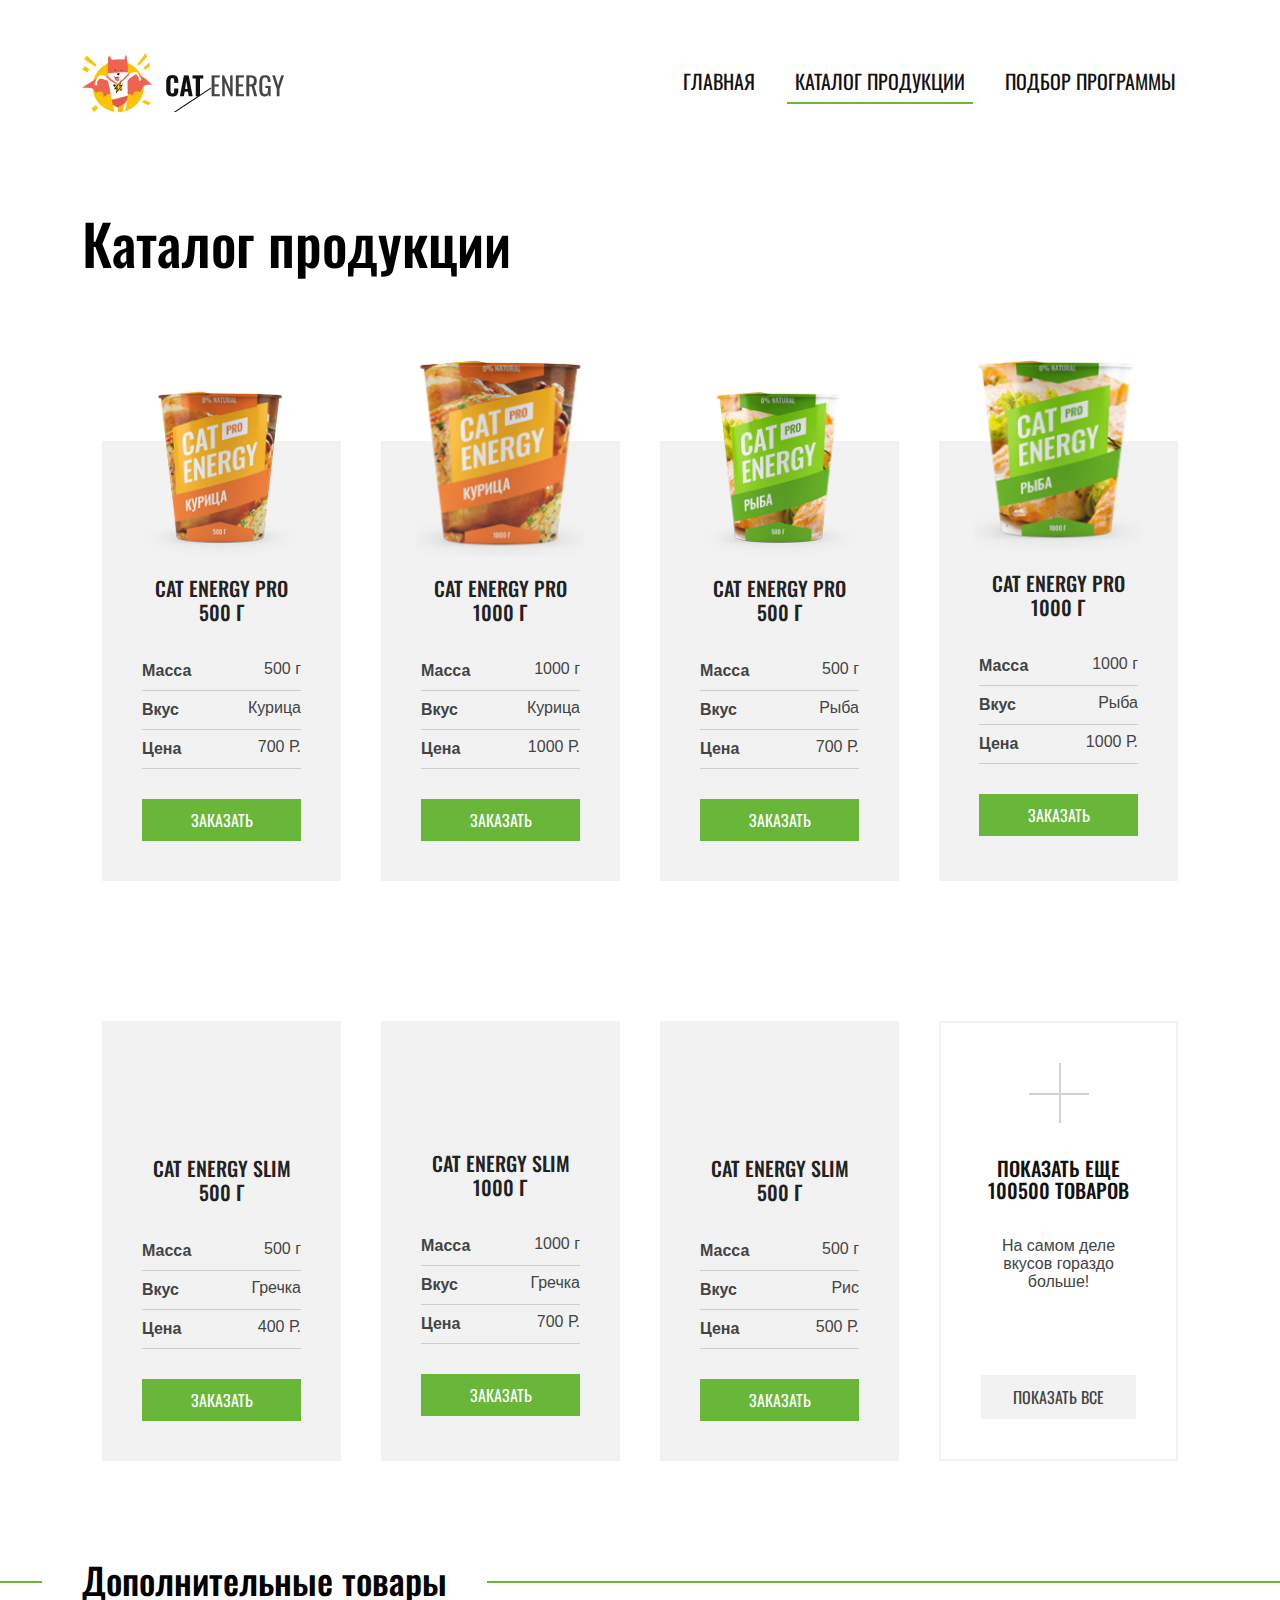
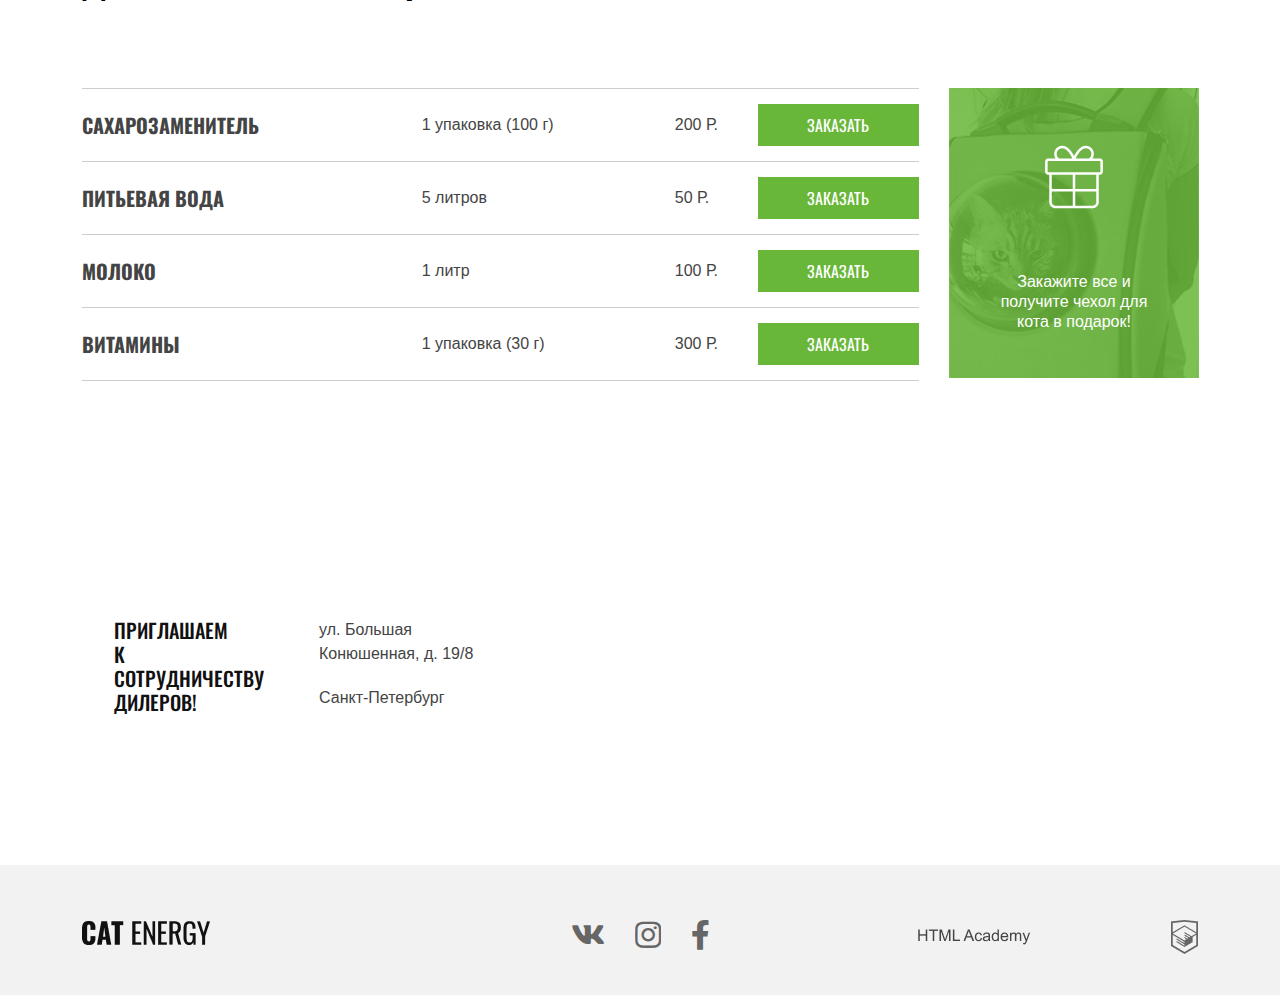
==== commit 0a78c4f6: "New animations were added. Google map is set up." ====
--- a/catalog.html
+++ b/catalog.html
@@ -66,7 +66,8 @@
 
             <div class="col-md-3">
                 <div class="card">
-                    <img class="sm-cans" src="./img/catalog-pics/catalog-1-desktop 1.png" alt="">
+                    <img class="sm-cans" src="./img/catalog-pics/catalog-1-desktop 1.png" alt=""
+                        data-aos="zoom-out-down" data-aos-duration="900">
 
                     <h4>Cat Energy PRO 500 г</h4>
 
@@ -94,7 +95,8 @@
 
             <div class="col-md-3">
                 <div class="card">
-                    <img class="lg-cans" src="./img/catalog-pics/catalog-2-desktop 1.png" alt="">
+                    <img class="lg-cans" src="./img/catalog-pics/catalog-2-desktop 1.png" alt=""
+                        data-aos="zoom-out-down" data-aos-duration="900">
 
                     <h4>Cat Energy PRO 1000 г</h4>
 
@@ -122,7 +124,8 @@
 
             <div class="col-md-3">
                 <div class="card">
-                    <img class="sm-cans" src="./img/catalog-pics/catalog-3-desktop.png" alt="">
+                    <img class="sm-cans" src="./img/catalog-pics/catalog-3-desktop.png" alt="" data-aos="zoom-out-down"
+                        data-aos-duration="900">
 
                     <h4>Cat Energy PRO 500 г</h4>
 
@@ -150,7 +153,8 @@
 
             <div class="col-md-3">
                 <div class="card">
-                    <img class="lg-cans" src="./img/catalog-pics/catalog-4-desktop 1.png" alt="">
+                    <img class="lg-cans" src="./img/catalog-pics/catalog-4-desktop 1.png" alt=""
+                        data-aos="zoom-out-down" data-aos-duration="900">
 
                     <h4>Cat Energy PRO 1000 г</h4>
 
@@ -180,7 +184,8 @@
 
             <div class="col-md-3">
                 <div class="card">
-                    <img class="sm-cans" src="./img/catalog-pics/catalog-5-desktop.png" alt="">
+                    <img class="sm-cans" src="./img/catalog-pics/catalog-5-desktop.png" alt="" data-aos="zoom-out-down"
+                        data-aos-duration="900">
 
                     <h4>Cat Energy slim 500 г</h4>
 
@@ -208,7 +213,8 @@
 
             <div class="col-md-3">
                 <div class="card">
-                    <img class="lg-cans" src="./img/catalog-pics/catalog-6-desktop.png" alt="">
+                    <img class="lg-cans" src="./img/catalog-pics/catalog-6-desktop.png" alt="" data-aos="zoom-out-down"
+                        data-aos-duration="900">
 
                     <h4>Cat Energy slim 1000 г</h4>
 
@@ -236,7 +242,8 @@
 
             <div class="col-md-3">
                 <div class="card">
-                    <img class="sm-cans" src="./img/catalog-pics/catalog-7-desktop.png" alt="">
+                    <img class="sm-cans" src="./img/catalog-pics/catalog-7-desktop.png" alt="" data-aos="zoom-out-down"
+                        data-aos-duration="900">
 
                     <h4>Cat Energy slim 500 г</h4>
 
@@ -403,26 +410,24 @@
 
     <div class="clr"></div>
 
-    <div class="map">
-        <div class="container">
-            <div class="col-md-6">
-                <div class="map-card">
-                    <h4>
-                        приглашаем
-                        к сотрудничеству
-                        дилеров!
-                    </h4>
-                    <p>
-                        ул. Большая
-                        Конюшенная, д. 19/8
-                    </p>
-                    <p>Санкт-Петербург</p>
-                </div>
-            </div>
-            <img class="map-pin" src="./img/map pin.png.png" alt="">
+    <div id="map">
+        <div class="map-card">
+            <h4>
+                приглашаем
+                к сотрудничеству
+                дилеров!
+            </h4>
+            <p>
+                ул. Большая
+                Конюшенная, д. 19/8
+            </p>
+            <p>Санкт-Петербург</p>
         </div>
+        <iframe
+            src="https://www.google.com/maps/embed?pb=!1m18!1m12!1m3!1d4678.564067508164!2d30.322606869311823!3d59.9389424462075!2m3!1f0!2f0!3f0!3m2!1i1024!2i768!4f13.1!3m3!1m2!1s0x469631f6df7d3481%3A0xc0016be317f9a6fd!2sCat%20Energy!5e0!3m2!1sen!2s!4v1652175841561!5m2!1sen!2s"
+            width="100%" height="400" style="border:0;" allowfullscreen loading=" lazy"
+            referrerpolicy="no-referrer-when-downgrade"></iframe>
     </div>
-    <div class="clr"></div>
 
     <footer class="footer">
         <div class="container">
@@ -450,6 +455,11 @@
 
     <script src="./aos/dist/aos.js"></script>
     <script src="./Bootstrap/js/bootstrap.min.js"></script>
+    <script>
+        AOS.init({
+            easing: 'ease-in-out-sine'
+        });
+    </script>
 
     <script src="./js/main.js"></script>
 </body>
--- a/styles/main/main.css
+++ b/styles/main/main.css
@@ -261,6 +261,7 @@
   background-repeat: no-repeat;
   background-position: center center;
   height: 300px;
+  overflow: hidden;
 }
 
 .card-md-3 > img {
@@ -402,18 +403,17 @@
   height: auto !important;
 }
 
-.map {
-  height: 400px;
-  background-repeat: no-repeat;
-  background-size: cover;
-  background-image: url(../../img/tablet-map.png);
+#map {
+  position: relative;
+  padding: 0 !important;
 }
 
 .map-card {
-  width: 90%;
-  height: 180px;
+  position: absolute;
+  width: 570px;
+  height: 200px;
   background-color: #fff;
-  margin-top: 110px;
+  margin: 95px 6vw;
 }
 
 .map-card > h4 {
@@ -433,10 +433,6 @@
   margin-bottom: -50px;
 }
 
-.map-pin {
-  display: none;
-}
-
 /* Main Part Ends here */
 /* Footer */
 footer {
@@ -554,8 +550,13 @@
   .bilo {
     margin: 340px 20px 0 !important;
   }
+  .map-card {
+    width: 450px;
+    height: 190px;
+    margin: 110px 5vw;
+  }
   .map-card > p {
-    padding: 50px 45px 20px;
+    padding: 50px 30px 20px;
   }
   footer {
     overflow: hidden;
@@ -659,11 +660,15 @@
   .dot {
     margin: 10px auto;
   }
+  .map-card {
+    width: 400px;
+    height: 170px;
+  }
   .map-card > h4 {
-    padding: 50px 40px 0;
+    padding: 45px 35px 0;
   }
   .map-card > p {
-    padding: 50px 25px 20px;
+    padding: 45px 15px 10px;
   }
 }
 
@@ -791,31 +796,22 @@
   .circle {
     margin: 0 33% 58px -38%;
   }
-  .map {
-    height: 580px;
-    position: relative;
-    background-position: bottom right;
-  }
   .map-card {
-    position: absolute;
+    position: static;
     width: 100%;
-    top: 0;
-    left: 0%;
+    height: 200px;
     margin: 0;
+    background-color: #F2F2F2;
   }
   .map-card > h4 {
     width: 27%;
+    padding: 55px 40px 0;
   }
   .map-card > p {
     width: 27%;
-    margin-left: 69%;
+    margin-left: 68%;
+    padding: 55px 15px 0px;
     text-align: right;
-  }
-  .map-pin {
-    position: absolute;
-    display: block;
-    top: 300px;
-    left: 30%;
   }
   .icons > a > i {
     font-size: 26px;
@@ -1021,14 +1017,9 @@
     margin: -70px auto 0;
     width: 500px !important;
   }
-  .map {
-    height: 470px;
-  }
-  .map-pin {
-    display: none;
-  }
   .map-card {
-    height: 110px;
+    background-color: #fff;
+    height: 120px;
     overflow: hidden;
   }
   .map-card > h4 {
